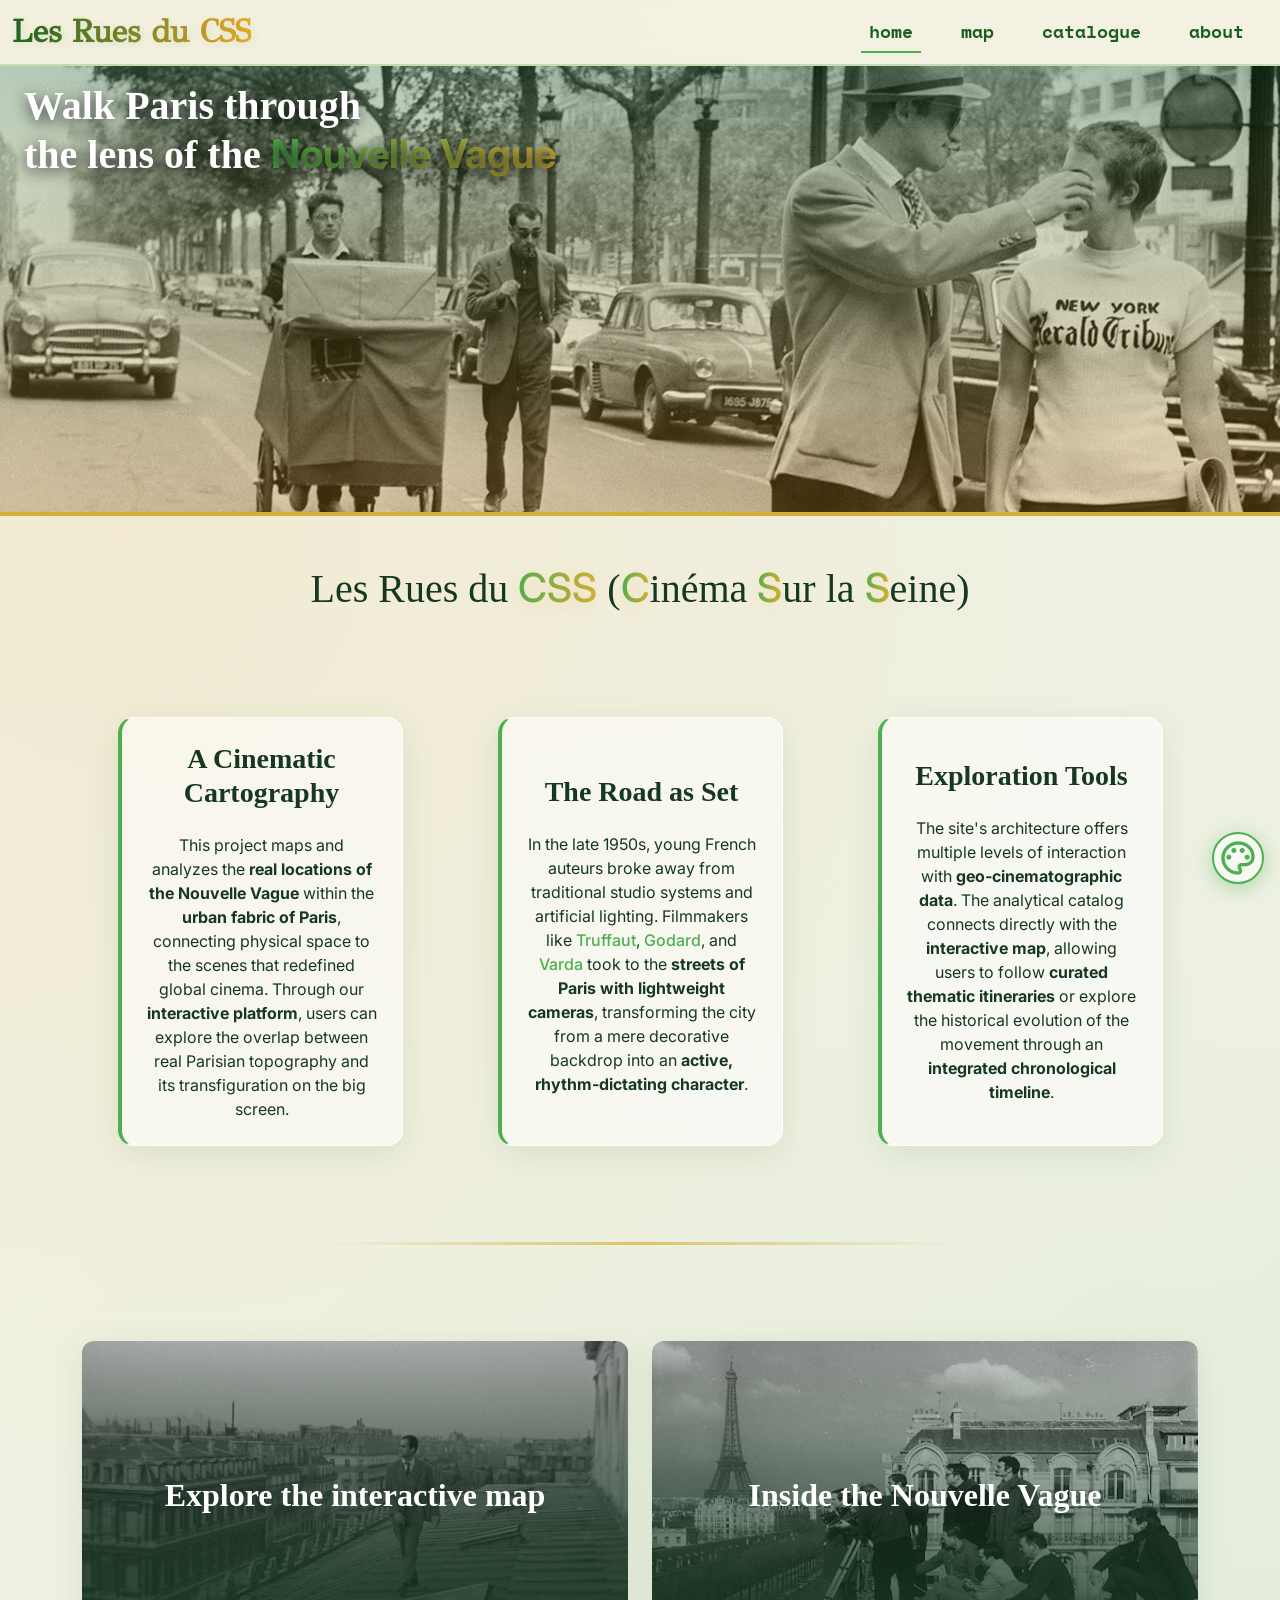
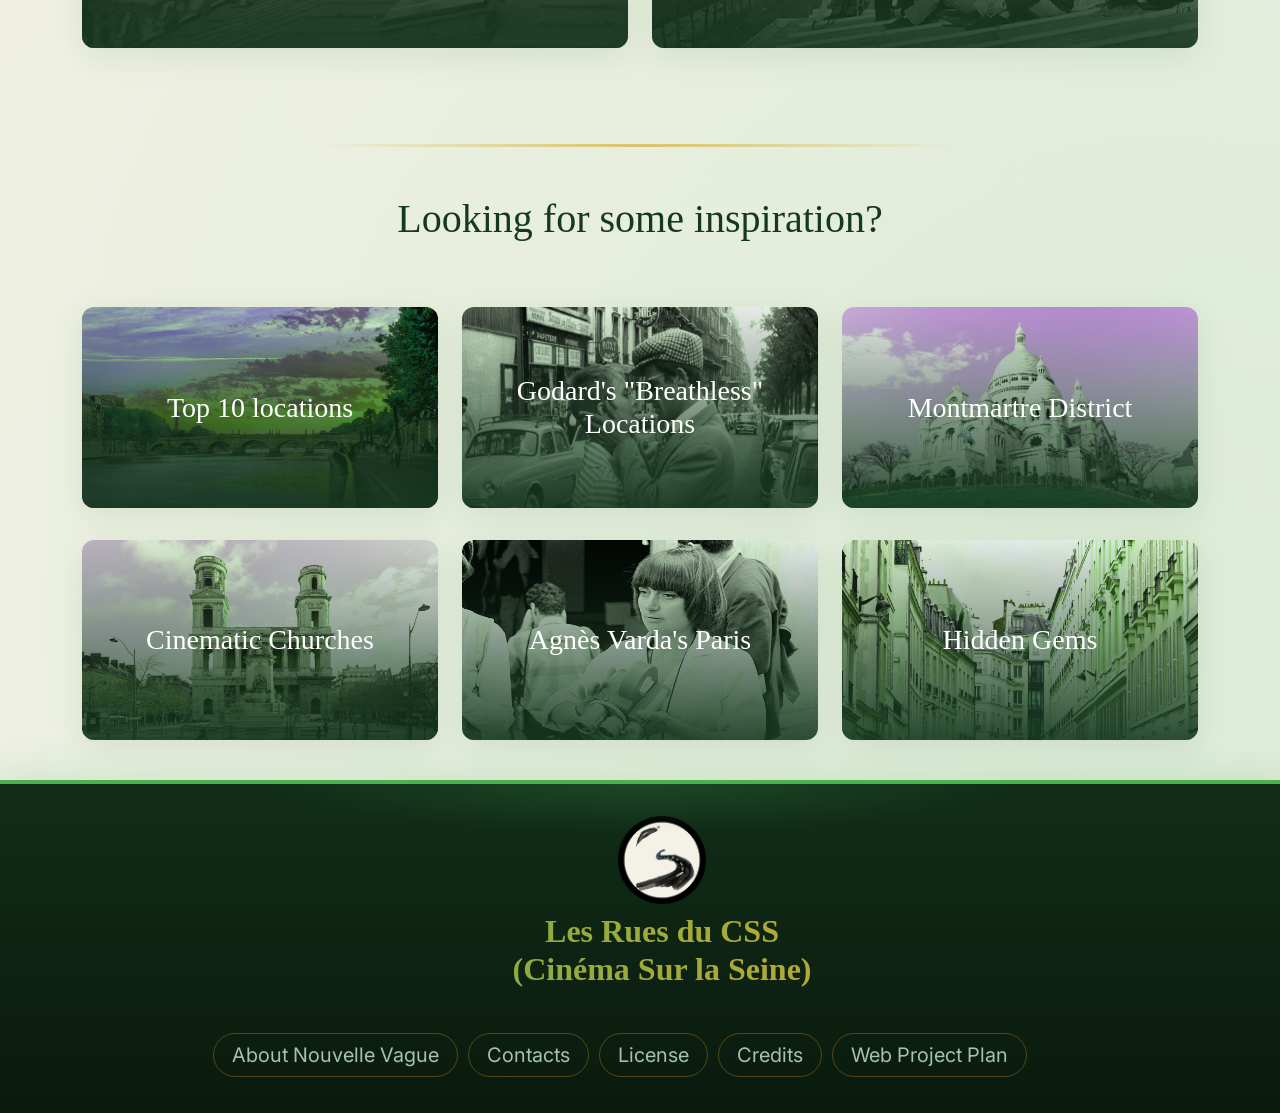
==== index.html @ c77546c2 "added favicon and new logo image" ====
<!doctype html>
<html lang="en">
    <head>
        <meta charset="utf-8">
        <meta name="viewport" content="width=device-width, initial-scale=1">
        <title>Index</title>
        <link rel="icon" type="image/x-icon" href="images/S.png">
        <link rel="icon" type="image/x-icon" href="img/S.svg">
        
        <!--Per i google fonts-->
        <link rel="preconnect" href="https://fonts.googleapis.com">
        <link rel="preconnect" href="https://fonts.gstatic.com" crossorigin>
        <link rel="stylesheet" href="https://fonts.googleapis.com/css2?family=Material+Symbols+Outlined">
        <link href="https://fonts.googleapis.com/css2?family=Anton&family=GFS+Didot&family=Inter:ital,opsz,wght@0,14..32,100..900;1,14..32,100..900&family=Montserrat:ital,wght@0,100..900;1,100..900&family=Pinyon+Script&family=Playfair:ital,opsz,wght@0,5..1200,300..900;1,5..1200,300..900&family=Space+Mono:ital,wght@0,400;0,700;1,400;1,700&family=VT323&display=swap" rel="stylesheet">
        <!--Per le bootstrap icons-->
        <link rel="stylesheet" href="https://cdn.jsdelivr.net/npm/bootstrap-icons@1.11.3/font/bootstrap-icons.min.css">

        <!--Link bootstrap-->
        <link href="https://cdn.jsdelivr.net/npm/bootstrap@5.3.8/dist/css/bootstrap.min.css" rel="stylesheet" integrity="sha384-sRIl4kxILFvY47J16cr9ZwB07vP4J8+LH7qKQnuqkuIAvNWLzeN8tE5YBujZqJLB" crossorigin="anonymous">
        
        <!--Script bootstrap-->
        <script src="script/scripts.js" defer></script>
        <script src="https://cdn.jsdelivr.net/npm/bootstrap@5.3.8/dist/js/bootstrap.bundle.min.js" integrity="sha384-FKyoEForCGlyvwx9Hj09JcYn3nv7wiPVlz7YYwJrWVcXK/BmnVDxM+D2scQbITxI" crossorigin="anonymous"></script>
        
       <!--nostro css--> 
        <link id="stylesheet_file" rel="stylesheet"  href="styles/solarpunk_theme.css">

    </head>
    <body data-page="index">

        <div class="theme">
            <div class="closeTheme">
                <div class="blur-background"></div>
                <span class="material-symbols-outlined p-1">palette</span>
            </div>
            <div class="openTheme">
                <div class="blur-background"></div>
                <span class="material-symbols-outlined p-1 d-block btn-tema" data-file="styles/mechanicum_theme.css">settings</span>
                <span class="material-symbols-outlined p-1 d-block btn-tema" data-file="styles/solarpunk_theme.css">clear_day</span>
                <span class="material-symbols-outlined p-1 d-block btn-tema" data-file="styles/nouvelle_vague_theme.css">videocam</span>
                <span class="material-symbols-outlined p-1 d-block btn-tema" data-file="styles/eighties_theme.css">monitor</span>
                <span class="material-symbols-outlined p-1 d-block btn-tema" data-file="styles/futurism_theme.css">flash_on</span>
                <span class="material-symbols-outlined p-1 d-block btn-tema" data-file="styles/rococo_theme.css">spa</span>
                <span class="material-symbols-outlined p-1 d-block btn-chiudi">palette</span>
            </div>
        </div>

        <nav class="navbar navbar-expand-lg">
            <div class="container-fluid">
                <a href="index.html" id="logo-link"><span class="col-auto navbar-text">Les Rues du CSS</span></a>
                <button class="navbar-toggler" type="button" data-bs-toggle="collapse" data-bs-target="#navbarSupportedContent" aria-controls="navbarSupportedContent" aria-expanded="false" aria-label="Toggle navigation">
                    <span class="material-symbols-outlined">menu</span>                
                </button>
                <div class="col-auto collapse navbar-collapse justify-content-end" id="navbarSupportedContent">
                    <ul class="navbar-nav mb-2 mb-lg-0">
                        <li class="nav-item mx-3">
                            <a class="nav-link active">home</a>
                        </li>
                        <li class="nav-item mx-3">
                            <a class="nav-link" aria-current="page" href="map.html">map</a>
                        </li>
                        <li class="nav-item mx-3">
                            <a class="nav-link" href="catalogue.html">catalogue</a>
                        </li>
                        <li class="nav-item mx-3">
                            <a class="nav-link" href="about.html">about</a>
                        </li>
                    </ul>
                </div>
            </div>
        </nav>

        <header class="hero-img container-fluid d-flex flex-column justify-content-start pt-3">

            <div class="row catchphrase text-start d-none d-lg-block">
                <h1 class="fw-bold ps-4">
                    Walk Paris through <br class="pretty-big-catch">the lens of the <span>Nouvelle Vague</span>
                </h1>
            </div>

        </header>

        <!--Presentazione sito sotto hero image-->

        <section class="presentation">
            <div class="container-fluid mt-2 mt-lg-5">
                <div class="row">
                    <h1 class="text-center pb-5">Les Rues du <span>CSS</span> <br class="pretty-title">(<span>C</span>inéma <span>S</span>ur la <span>S</span>eine)</h1>
                </div>

                <div class="container d-lg-none text-center mb-3">
                    <h1>Walk Paris through the <br class="pretty-catch d-none d-md-block"> lens of the <span>Nouvelle Vague</span></h1>
                </div>

                <div class="container my-5 pb-5">
                    <div class="row justify-content-around">
                        <div class="col-9 col-lg-7 col-xl-3 text-center paper-card p-4 d-flex flex-column justify-content-center position-relative">
                            <a href="#paper-card1" class="d-block d-lg-none" data-bs-toggle="collapse" role="button" aria-expanded="false"><i class="bi bi-chevron-down"></i></a>
                            <h3 class="fw-semibold pb-0 pb-lg-2 mb-0">A Cinematic Cartography</h3>
                            <p id="paper-card1" class="collapse d-lg-block mb-0 pt-3">This project maps and analyzes the <strong>real locations of the Nouvelle Vague</strong> within the <strong>urban fabric of Paris</strong>, connecting physical space to the scenes that redefined global cinema. Through our <strong>interactive platform</strong>, users can explore the overlap between real Parisian topography and its transfiguration on the big screen.</p>
                        </div>
                        <div class="col-9 col-lg-7 col-xl-3 mt-3 mt-xl-0 text-center paper-card p-4 d-flex flex-column justify-content-center position-relative">
                            <a href="#paper-card2" class="d-block d-lg-none" data-bs-toggle="collapse" role="button" aria-expanded="false"><i class="bi bi-chevron-down"></i></a>
                            <h3 class="fw-semibold p-2 pb-0 pb-lg-2 mb-0">The Road as Set</h3>
                            <p id="paper-card2" class="collapse d-lg-block mb-0 pt-3">In the late 1950s, young French auteurs broke away from traditional studio systems and artificial lighting. Filmmakers like <a href="#">Truffaut</a>, <a href="#">Godard</a>, and <a href="#">Varda</a> took to the <strong>streets of Paris with lightweight cameras</strong>, transforming the city from a mere decorative backdrop into an <strong>active, rhythm-dictating character</strong>.</p>
                        </div>
                        <div class="col-9 col-lg-7 col-xl-3 mt-3 mt-xl-0 text-center paper-card p-4 d-flex flex-column justify-content-center position-relative">
                            <a href="#paper-card3" class="d-block d-lg-none" data-bs-toggle="collapse" role="button" aria-expanded="false"><i class="bi bi-chevron-down"></i></a>
                            <h3 class="fw-semibold pb-0 pb-lg-2 mb-0">Exploration Tools</h3>
                            <p id="paper-card3" class="collapse d-lg-block mb-0 pt-3">The site's architecture offers multiple levels of interaction with <strong>geo-cinematographic data</strong>. The analytical catalog connects directly with the <strong>interactive map</strong>, allowing users to follow <strong>curated thematic itineraries</strong> or explore the historical evolution of the movement through an <strong>integrated chronological timeline</strong>.</p>
                        </div>
                    </div>
                </div>
            </div>
        </section>

        <hr class="my-5 w-50 ms-auto me-auto">

        <!--Due card centrali-->

        <div class="container pt-5">
            <div class="row align-items-center justify-content-center">
                <div class="col-12 col-lg-6 mb-5">
                    <a href="map.html"><div class="card border-0 text-center ratio ratio-16x9 overflow-hidden zoom-card">
                        <img class="img-fluid" src="img/paris_nousAppartient.webp" alt="Paris Nous Appartient"/>
                        <div class="card-img-overlay d-flex justify-content-center align-items-center bg-dark bg-opacity-25">
                            <h2 class="card-title fw-bold m-0 responsive-title">Explore the interactive map</h2>
                        </div>
                    </div></a>    
                </div>
                <div class="col-12 col-lg-6 mb-5">
                    <a href="about_nouvelle_vague.html"><div class="card border-0 text-center ratio ratio-16x9 overflow-hidden zoom-card">
                        <img class="img-fluid" src="img/nouvelle_vague.jpg" alt="Nouvelle Vague">
                        <div class="card-img-overlay d-flex justify-content-center align-items-center bg-dark bg-opacity-50">
                            <h2 class="card-title fw-bold m-0 responsive-title">Inside the Nouvelle Vague</h2>
                        </div>
                    </div></a>    
                </div>
            </div>
        </div>

        <hr class="my-5 w-50 ms-auto me-auto">
        <!--le card di ispirazione-->
        <section class="mt-5">
            <div class="container text-center my-4">
                <h1>Looking for some inspiration?</h1>
                <div class="row inspo mt-5">
                    <div class="col-6 col-md-4 my-3">
                        <a href="#"><div class="card border-0 text-center ratio ratio-16x9 overflow-hidden zoom-card">
                            <img class="img-fluid explore-card" src="img/top-ten-locations.jpg" alt="Top 10 locations"/>
                            <div class="card-img-overlay d-flex justify-content-center align-items-center bg-dark bg-opacity-25">
                                <h3 class="card-title m-0 responsive-title-sm">Top 10 locations</h3>
                            </div>
                        </div></a> 
                    </div>
                    <div class="col-6 col-md-4 my-3">
                        <a href="#"><div class="card border-0 text-center ratio ratio-16x9 overflow-hidden zoom-card">
                            <img class="img-fluid explore-card" src="img/breathless.jpg" alt="Breathless"/>
                            <div class="card-img-overlay d-flex justify-content-center align-items-center bg-dark bg-opacity-25">
                                <h3 class="card-title m-0 responsive-title-sm">Godard's "Breathless" Locations</h3>
                            </div>
                        </div></a> 
                    </div>
                    <div class="col-6 col-md-4 my-3">
                        <a href="#"><div class="card border-0 text-center ratio ratio-16x9 overflow-hidden zoom-card">
                            <img class="img-fluid explore-card" src="img/montmartre-sacre-coeur.jpg" alt="Montmartre Sacre-Coeur"/>
                            <div class="card-img-overlay d-flex justify-content-center align-items-center bg-dark bg-opacity-25">
                                <h3 class="card-title m-0 responsive-title-sm">Montmartre District</h3>
                            </div>
                        </div></a> 
                    </div>
                    <div class="col-6 col-md-4 my-3">
                        <a href="#"><div class="card border-0 text-center ratio ratio-16x9 overflow-hidden zoom-card">
                            <img class="img-fluid explore-card" src="img/saint_sulpiere.png" alt="Saint-Sulpice"/>
                            <div class="card-img-overlay d-flex justify-content-center align-items-center bg-dark bg-opacity-25">
                                <h3 class="card-title m-0 responsive-title-sm">Cinematic Churches</h3>
                            </div>
                        </div></a> 
                    </div>
                    <div class="col-6 col-md-4 my-3">
                        <a href="#"><div class="card border-0 text-center ratio ratio-16x9 overflow-hidden zoom-card">
                            <img class="img-fluid explore-card" src="img/agnes_varda.jpg" alt="Agnès Varda"/>
                            <div class="card-img-overlay d-flex justify-content-center align-items-center bg-dark bg-opacity-25">
                                <h3 class="card-title m-0 responsive-title-sm">Agnès Varda's Paris</h3>
                            </div>
                        </div></a> 
                    </div>
                    <div class="col-6 col-md-4 my-3">
                        <a href="#"><div class="card border-0 text-center ratio ratio-16x9 overflow-hidden zoom-card">
                            <img class="img-fluid explore-card" src="img/hidden-gems.jpg"   alt="Hidden Gems"/>
                            <div class="card-img-overlay d-flex justify-content-center align-items-center bg-dark bg-opacity-25">
                                <h3 class="card-title m-0 responsive-title-sm">Hidden Gems</h3>
                            </div>
                        </div></a> 
                    </div>
                            
                </div>
            </div>
            
        </section>

        <footer class="container-fluid col-12">
            <div class="row py-5 ps-2 py-sm-3">
                <div class="logo-footer col-xl-4 col-xxl-3 col-12 ps-xl-5 py-3">
                    <div class="logo-img row justify-content-center justify-content-xl-start">
                        <img src="img/S.png" style="max-width: 7rem; max-height: 6rem;" title="Logo" alt="Logo">
                    </div>
                    <div class="row logo-text mt-2 text-center text-xl-start">
                        <h2>Les Rues du CSS <br> (Cinéma Sur la Seine)</h2>
                    </div>
                </div>
                <div class="links-footer col-xl-8 col-xxl-9 col-12 pe-xl-5 py-3 py-xxl-0">
                    <div class="row align-items-center h-100">
                        
                        <ul class="nav justify-content-center justify-content-xl-between">
                            
                            <li class="nav-item"><a class="nav-link" href="about_nouvelle_vague.html">About Nouvelle Vague</a></li>
                            <li class="nav-item"><a class="pipe nav-link">|</a></li>
                            
                            <li class="nav-item"><a class="nav-link" href="#">Contacts</a></li>
                            <li class="nav-item pipe-contacts"><a class="pipe nav-link">|</a></li>
                            
                            <li class="nav-item"><a class="nav-link" href="#">License</a></li>
                            
                            <li class="nav-item d-none d-lg-inline-block pipe-license"><a class="pipe nav-link">|</a></li>
                            
                            <li class="w-100 d-lg-none"></li>

                            <li class="nav-item mt-2 mt-lg-0"><a class="nav-link" href="about_us.html">Credits</a></li>
                            <li class="nav-item mt-2 mt-lg-0"><a class="pipe nav-link">|</a></li>
                            
                            <li class="nav-item mt-2 mt-lg-0"><a class="nav-link" href="#">Web Project Plan</a></li>
                            
                        </ul>                        
                    </div>
                </div>                    
            </div>
        </footer>

    </body>
</html>
---- styles/solarpunk_theme.css ----
/* ==========================================================================
   LES RUES DU CSS - SOLARPUNK THEME (Ultra-Aesthetic Light Mode)
   ========================================================================== */

:root {
    /* PALETTE SOLARPUNK VIBRANTE */
    --bg-color: #f4f1e1;          /* Carta pergamena / Crema caldo */
    --bg-mint: #e8f0e4;           /* Riflesso menta leggerissimo */
    
    --text-color: #163820;        /* Verde pino scuro (migliore del nero) */
    --text-muted: #51705a;        /* Salvia intenso */
    
    --primary: #1b5e20;           /* Verde foresta */
    --primary-bright: #4caf50;    /* Verde foglia vibrante */
    
    --secondary: #f5a623;         /* Sole del mattino */
    --accent-brass: #d4af37;      /* Ottone / Oro Art Nouveau */

    /* EFFETTI VETRO DI SERRA (Glassmorphism 2.0) */
    --glass-bg: rgba(255, 255, 255, 0.55);
    --glass-border: rgba(255, 255, 255, 0.8);
    --glass-edge: rgba(76, 175, 80, 0.3);
    --glass-shadow: 0 8px 32px rgba(27, 94, 32, 0.1);
    
    /* GLOW VIBRANTI */
    --glow-green: 0 4px 20px rgba(76, 175, 80, 0.4);
    --glow-gold: 0 6px 25px rgba(245, 166, 35, 0.4);
}

/* --- TYPOGRAPHY & GLOBAL --- */
h1, h2, h3 {
    font-family: "Playfair Display", serif;
    font-optical-sizing: auto;
    font-style: normal;
    color: var(--text-color);
}

p, a, span { 
    font-family: "Inter", sans-serif;
    color: var(--text-color);
}

.material-symbols-outlined {
    font-variation-settings:
    'FILL' 0,
    'wght' 400,
    'GRAD' 0,
    'opsz' 24
}

body {
    /* Sfondo organico: un mix tra crema solare e riflessi menta */
    background: linear-gradient(135deg, var(--bg-color) 0%, var(--bg-mint) 100%) !important;
    color: var(--text-color);
    
    /* Sfere di luce fluttuanti in CSS puro */
    background-image: 
        radial-gradient(circle at 10% 20%, rgba(245, 166, 35, 0.08) 0%, transparent 40%),
        radial-gradient(circle at 90% 80%, rgba(76, 175, 80, 0.08) 0%, transparent 50%),
        linear-gradient(135deg, var(--bg-color) 0%, var(--bg-mint) 100%) !important;
    background-attachment: fixed;
}

/* Effetto Testo Metallico per gli accenti */
h1 span {
    background: linear-gradient(90deg, var(--primary-bright), var(--accent-brass));
    -webkit-background-clip: text;
    background-clip: text;
    -webkit-text-fill-color: transparent;
    text-shadow: 0px 4px 15px rgba(245, 166, 35, 0.2);
}

hr {
    border: none !important;
    height: 3px !important;
    background: linear-gradient(90deg, transparent, var(--accent-brass), transparent) !important;
    opacity: 0.7 !important;
}

/* --- NAVBAR (Vetro Iper-Luminoso) --- */
.navbar {
    background: rgba(244, 241, 225, 0.7) !important;
    -webkit-backdrop-filter: blur(16px);
    backdrop-filter: blur(16px);
    border-bottom: 2px solid var(--glass-edge);
    box-shadow: var(--glass-shadow);
}

.navbar-text {
    font-family: "GFS Didot", serif;
    font-size: clamp(1.25rem, 2vw + 1rem, 2rem);
    /* Titolo del sito dorato/verde brillante */
    background: linear-gradient(90deg, var(--primary), var(--secondary));
    -webkit-background-clip: text;
    background-clip: text;
    -webkit-text-fill-color: transparent;
    font-weight: bold;
    text-shadow: 2px 2px 10px rgba(76, 175, 80, 0.2);
}

#logo-link{
    text-decoration: none;
}

.navbar-nav .nav-link {
    font-family: "Space Mono", monospace;
    font-weight: bold;
    font-size: clamp(0.75rem, 0.5vw + 0.75rem, 1.5rem);
    color: var(--primary) !important;
    position: relative;
}

/* Animazione organica (sottolineatura che cresce dal centro) */
.navbar-nav .nav-link::after {
    content: '';
    position: absolute;
    width: 0; height: 2px;
    display: block;
    margin-top: 5px;
    right: 0;
    background: var(--secondary);
    -webkit-transition: width 0.4s ease;
    transition: width 0.4s ease;
}
.navbar-nav .nav-link:hover::after, .navbar-nav .nav-link.active::after {
    width: 100%;
    left: 0;
    background: var(--primary-bright);
}

.navbar-toggler {
    color: var(--primary-bright) !important;
    border:  none;
    filter: drop-shadow(0 0 5px rgba(76, 175, 80, 0.5));
}

.navbar-toggler .material-symbols-outlined{
    font-size:clamp(1rem, 5vw, 3rem);
}

/* --- HERO IMAGES (Golden Hour Overlay) --- */
.hero-img, .background-image, .about_bg_image, #about_NV_bg_image {
    background-repeat: no-repeat;
    background-size: cover;
    background-position: center;
    position: relative;
    height: 50vh; /* Altezza di base per desktop */
    min-height: 400px;
    max-height: 550px;
    border-bottom: 4px solid var(--accent-brass);
}

/* Assegnazione dell'immagine di sfondo dall'interno di styles/ */
.hero-img {
    background-image: url('../img/breathless-hero.jpg');
}

/* Filtro "Golden Hour" */
.hero-img::before, .background-image::before {
    content: '';
    position: absolute;
    top: 0; left: 0; width: 100%; height: 100%;
    background: linear-gradient(to bottom, rgba(27, 94, 32, 0.3), rgba(245, 166, 35, 0.25));
    z-index: 0;
}

.catchphrase h1, .catchphrase h1 span, header > .row h1 {
    position: relative;
    z-index: 1;
    text-shadow: 0px 4px 15px rgba(0, 0, 0, 0.7);
    color: #ffffff !important; 
}

/* --- CARDS & PANELS (Serre di Vetro) --- */
.paper-card {
    background: var(--glass-bg);
    -webkit-backdrop-filter: blur(12px);
    backdrop-filter: blur(12px);
    border: 1px solid var(--glass-border);
    border-left: 4px solid var(--primary-bright); /* Bordo strutturale verde */
    border-radius: 16px;
    color: var(--text-color);
    box-shadow: var(--glass-shadow);
    transition: all 0.4s cubic-bezier(0.175, 0.885, 0.32, 1.275); /* Effetto rimbalzo */
}

.paper-card:hover {
    transform: translateY(-8px) scale(1.01);
    box-shadow: 0 15px 35px rgba(76, 175, 80, 0.2);
    border-left: 4px solid var(--secondary);
}

.paper-card a{
    color:#4caf50;
    font-weight: 500;
    text-decoration: none;
}

.paper-card a:hover{
    color:#f5a623;
    text-decoration: underline;
}

.bi-chevron-down {
    color: var(--primary-bright) !important;
    filter: drop-shadow(0 2px 4px rgba(76,175,80,0.4));
    position: absolute !important;
    top: 0.3rem;
    right: 0.75rem; 
    font-size: clamp(1rem, 0.8rem + 1vw, 1.75rem) !important;
    margin: 0;
    -webkit-text-stroke: 1px currentColor;
}

a[aria-expanded="true"] i {
    transform: rotate(180deg);
    display: inline-block;
    transition: transform 0.3s ease;
}

a[aria-expanded="false"] i {
    transition: transform 0.3s ease;
}

/* --- ZOOM CARDS & IMAGES --- */
.zoom-card {
    border-radius: 12px;
    overflow: hidden;
    box-shadow: var(--glass-shadow);
    border: 2px solid transparent;
    transition: all 0.4s ease;
}

.zoom-card .img-fluid {
    transition: transform 1s cubic-bezier(0.25, 0.46, 0.45, 0.94);
}

.zoom-card:hover {
    border-color: var(--accent-brass);
    box-shadow: var(--glow-gold);
}

.zoom-card:hover .img-fluid {
    transform: scale(1.1) rotate(1deg); /* Leggera rotazione dinamica */
}

.card-img-overlay {
    background: linear-gradient(to top, rgba(22, 56, 32, 0.9), rgba(22, 56, 32, 0.1)) !important;
    border-radius: 0;
}

.zoom-card .card-title {
    color: #ffffff !important;
    transition: all 0.3s ease;
}

.zoom-card:hover .card-title {
    color: var(--secondary) !important;
    text-shadow: 0 0 15px var(--secondary);
    transform: translateY(-5px);
}

/* Filtro fotografico Solarpunk per la home */
.explore-card {
    filter: sepia(0.3) hue-rotate(60deg) saturate(1.2) contrast(1.1); 
}

.zoom-card:hover .explore-card {
    filter: sepia(0) hue-rotate(0) saturate(1.3) contrast(1.1);
}

/*TOUR*/

.background-image {
    width:100%;
    height:50vh;
    background: linear-gradient(to bottom, rgba(27, 94, 32, 0.3), rgba(245, 166, 35, 0.25)), url('../img/saint_sulpiere.png');    background-repeat: no-repeat;
    background-position: bottom center;
    background-size:cover;
    background-attachment: fixed;
}

.background-image h2 {
    font-size: clamp(1.5rem, 1.2rem + 1.5vw, 2.25rem);
}

/* --- PILLS, BUTTONS & PROGRESS BAR --- */
button {
    border-radius: 50px !important;
    transition: all 0.3s ease;
}

.pill {
    color: #ffffff;
    border-radius: 50px;
    display: inline-flex;
    align-items: center;
    background: var(--primary-bright);
    box-shadow: var(--glow-green);
    font-size: clamp(0.8rem, 1.3vw, 1.2rem);
    border: 2px solid transparent;
    transition: all 0.3s cubic-bezier(0.4, 0, 0.2, 1);
}

.pill:hover {
    transform: translateY(-3px);
    background: linear-gradient(135deg, var(--secondary), var(--accent-brass));
    box-shadow: var(--glow-gold);
    color: var(--text-color);
}

.pill span { color: inherit; font-weight: 600; }

.progress {
    width: 95%;
}

.progress-bar {
    background: linear-gradient(90deg, var(--primary-bright), var(--secondary)) !important;
    box-shadow: 0 0 15px var(--primary-bright);
}

#tourDropdownMenuButton {
    border-radius: 8px !important;
    background-color: transparent;
    border: 2px solid var(--secondary);
    color: var(--secondary);
}

#tourDropdownMenuButton:hover {
    background-color: var(--accent-brass);
    color: #EDEAE2;
}

/*TOUR MAP*/

.tour-container #map {
    margin: 0 0 0.5rem 0;
}

.tour-container h3 {
   color: #1b5e20;
}

#backToFirstContainer {
    margin: 1rem 0; 
}

#backToFirst {
    color: #ffffff !important;
    background: linear-gradient(135deg, var(--primary), var(--primary-bright)) !important;
    border: none !important;
    box-shadow: var(--glow-green);
}

#backToFirst:hover {
    transform: scale(1.1);
    background: linear-gradient(135deg, var(--secondary), var(--accent-brass)) !important;
    box-shadow: var(--glow-gold);
}

#backToFirst span{
    color: inherit;
}

/* --- FOOTER: LA RADICE PROFONDA --- */
/* Invece del nero, usiamo un verde foresta scurissimo con testi in oro e menta */
footer {
    background: linear-gradient(to bottom, #112d18, #0a1a0e) !important;
    border-top: 4px solid var(--primary-bright);
    box-shadow: 0 -10px 30px rgba(76, 175, 80, 0.15);
    position: relative;
    overflow: hidden;
}

/* Sfumatura luminosa interna al footer */
footer::before {
    content: '';
    position: absolute;
    top: -50px; left: 50%; transform: translateX(-50%);
    width: 60%; height: 100px;
    background: radial-gradient(ellipse, rgba(76, 175, 80, 0.2) 0%, transparent 70%);
    pointer-events: none;
}

footer a.nav-link, footer p {
    color: #a5c2b0 !important; /* Menta polvere */
}

footer .nav-link{
    font-size: 1.25rem;
}

footer h2 {
    background: linear-gradient(90deg, var(--primary-bright), var(--secondary));
    -webkit-background-clip: text;
    background-clip: text;
    -webkit-text-fill-color: transparent;
    font-weight: 900;
}

footer ul a {
    color: var(--secondary) !important;
    border: 1px solid rgba(245, 166, 35, 0.3) !important;
    background: rgba(255, 255, 255, 0.05);
    border-radius: 30px;
    padding: 6px 18px !important;
    margin: 4px 5px;
    transition: all 0.3s ease;
}

footer ul a:not(.pipe):hover {
    color: #112d18 !important;
    background-color: var(--secondary);
    box-shadow: var(--glow-gold);
    transform: translateY(-2px);
}

.pipe { display: none !important; } /* Niente barre verticali industriali */

/* --- BREADCRUMBS --- */
.breadcrumbs a, .breadcrumbs p {
    font-family: "Space Mono", monospace;
    color: var(--primary);
    font-weight: 600;
}
.breadcrumbs a.disabled {
    text-decoration: none;
}

.breadcrumbs a:not(.disabled) {
    text-decoration: underline;
}

.breadcrumbs a:hover:not(.disabled) {
    color: var(--secondary);    
    text-shadow: 0 0 8px rgba(245, 166, 35, 0.4);
}

/* --- MAP & CATALOGUE SPECIFICS --- */

/* --- MAPPA LEAFLET SOLARPUNK --- */
#map {
    height: 65vh;
    min-height: 450px;
    width: 95%;
    margin: 1.5rem auto;
    border: 2px solid var(--glass-border);
    box-shadow: var(--glass-shadow);
    background-color: var(--bg-color);
    z-index: 1; /* Rimane sotto la navbar */
}

#head-info #title-sect {
    color: var(--primary);
    font-weight: bold;
    margin: 1rem 0;
}

#info-panel {
    border: 1px solid var(--glass-border);
    background: var(--glass-bg);
    -webkit-backdrop-filter: blur(12px);
    backdrop-filter: blur(12px);
    padding: 20px;
    box-shadow: var(--glass-shadow);
}

.leaflet-popup-content-wrapper .card{
    border: none;
}

.leaflet-popup-content {
  display: flex;
  justify-content: center;
}

.leaflet-popup-content .card {
  max-width: 100%; /* Prevents the card from overflowing the popup */
}

#map .card .card-body button{
    background: linear-gradient(135deg, var(--primary), var(--primary-bright));
    color: #ffffff;
    border: none;
    margin-top: 10px;
}

#map .card .card-body button:hover{
    background: linear-gradient(135deg, var(--secondary), var(--accent-brass));
    box-shadow: var(--glow-gold);
}

#map .card .card-body{
    padding:10px 10px;
}

#info-panel #img-div img{
    max-height: 400px;
    margin: auto;
}

#info-panel button{
    background: linear-gradient(135deg, var(--primary), var(--primary-bright));
    color: #ffffff;
    border: none;
    margin-top: 10px;
    padding: 2px 8px !important;
}

#info-panel button:hover{
    background: linear-gradient(135deg, var(--secondary), var(--accent-brass));
    box-shadow: var(--glow-gold);
}

#info-panel #button-row {
    display: flex;
    justify-content: center; /* Centers the button horizontally */
}

#info-panel #btn-film {
    width: fit-content; /* Makes the button only as wide as its text */
    padding: 0.2rem 4rem !important;
}

#map .leaflet-popup-content .card{
    padding: 0px !important;
}

.leaflet-popup-content .card img {
    width: 100%;
    aspect-ratio: 16/9;
    object-fit: cover;
    object-position: center;
}

.card_link { 
    color: var(--primary-bright); 
    font-weight: bold; 
    text-decoration: none; 
    text-decoration-color: transparent; 
    transition: 0.3s;
}

.card_link:not(span):hover{ 
    color: var(--secondary); 
    text-decoration-color: var(--secondary); 
}

.card_arrow {
    color: #a87c43 !important;
    display: inline-block;
    width: 0;
    opacity: 0;
    overflow: hidden;
    white-space: nowrap;
    transition: width 1s linear, opacity 0.5s linear, margin-left 1s linear;
    color: var(--accent-brass);
}

.card_link:hover .card_arrow {
    width: auto; 
    opacity: 1;
    margin-left: 0.10rem;
}

.row_catalogue .card img {
    width: 100%;
    aspect-ratio: 4/3;
    object-fit: cover;
    object-position: center;
}

.pagination button { 
    padding: 8px 12px;
    text-decoration: none;
    border: 1px solid var(--primary-bright, #4caf50);
    color: var(--primary, #2e7d32);  
    background-color: transparent;
    margin: 0 4px;
    border-radius: 5px;
    display: inline-flex;
    align-items: center;
    justify-content: center;
}

.pagination .page-num:hover, .pagination .page-num.active { 
    background-color: var(--primary-bright, #4caf50);
    color: #ffffff !important;
    transition: 0.3s ease;
}

.pagination .arrow:hover {
    background: var(--accent-brass, #ffd54f);
    color: #1a1a1a !important;
}

.pagination button:disabled {
    opacity: 0.4;
    cursor: not-allowed;
    pointer-events: none;
}

.pagination .page-ellipsis {
    padding: 8px 6px;
    color: var(--primary, #2e7d32);
    display: inline-flex;
    align-items: center;
    justify-content: center;
    -webkit-user-select: none;
    user-select: none;
}

#desktop_filter_toggle { 
    background-color: #d4af37; 
    color: var(--primary); 
    border: 2px solid var(--primary-bright);
    box-shadow: var(--glow-green);
}
#desktop_filter_toggle:hover { 
    background-color: var(--primary-bright); 
    color: #ffffff; 
}

/* =========================================
   STRUTTURA FILTRI CATALOGO (Necessaria per JS)
   ========================================= */

/* Comportamento della sidebar SOLO su Desktop */
@media (min-width: 768px) {
    .filter-sidebar {
        /* Larghezza desiderata del menu a comparsa */
        width: 25%;
        /* Transizione fluida su larghezza per l'effetto push */
        transition: width 0.3s ease-in-out;
        overflow-x: hidden;
        flex-shrink: 0;
    }

    /* Stato chiuso di default gestito da JS */
    .filter-sidebar.collapsed-desktop {
        width: 0;
    }

    .filter-content-wrapper {
        width: 100%;
        padding: 1rem;
    }

    /* Animazione rotazione icona freccia */
    .btn-desktop-toggle #arrow_forward_ios {
        transition: transform 0.3s ease;
    }

    /* Classe aggiunta da JS per ruotare la freccia */
    .btn-desktop-toggle.is-open #arrow_forward_ios {
        transform: rotate(180deg);
    }
}

/* Comportamento Mobile */
@media (max-width: 767.98px) {
    /* Il padding corretto per l'Offcanvas nativo di Bootstrap */
    .filter-content-wrapper {
        width: 100%;
        padding: 0;
    }
}

.filter-group {
    margin-bottom: 1.5rem;
}

.filter-group label {
    font-weight: 500;
    margin-bottom: 0.5rem;
}

.btn-mobile-toggle {
    background-color: var(--glass-edge);
    border: 2px solid #A87C43;
    border-radius: 50px;
    padding: 0.75rem;
    font-family: "GFS Didot", Times, serif;
}

#catalogue_page_title {
    border-bottom: 2px solid var(--glass-edge);
}

.custom-panel, .sub-panel-filter, .sub-panel-explore {
    background: rgba(255, 255, 255, 0.1);
    -webkit-backdrop-filter: blur(16px);
    backdrop-filter: blur(16px);
    box-shadow: 0 10px 40px rgba(27, 94, 32, 0.15);
    border-radius: 20px;
}

/* --- SCROLLBAR ECOLOGICA BIO-LUMINESCENTE --- */
::-webkit-scrollbar { width: 12px; }
::-webkit-scrollbar-track { background: var(--bg-color); }
::-webkit-scrollbar-thumb {
    background: var(--primary-bright);
    border-radius: 12px;
    border: 3px solid var(--bg-color);
}
::-webkit-scrollbar-thumb:hover { 
    background: var(--secondary); 
}


/* ==========================================================================
   MEDIA QUERIES
   ========================================================================== */
@media (max-width: 520px) {
    .hero-img { height: 30vh !important; background-position: 20% center !important; }
}
@media (min-width:521px) and (max-width: 768px) {
    .hero-img { background-position: 50% center !important; }
    header#prova { height: 30vh; background-position: left bottom !important; }
}
@media (max-width: 992px) {
    .hero-img { height: 40vh; background-position: 35% center; }
    .pipe-license { display: none !important; }
    header#prova { height: 40vh; background-position: left bottom !important; }
    .catchphrase { font-size: 2.7rem !important; }
}
@media (min-width:769px) and (max-width: 942px) {
    .hero-img { background-position: 70% center !important; }
}
@media (min-width: 1000px) and (max-width: 1200px) {
    header#prova { background-position: 60% center; }
}
@media (min-width: 767px) and (max-width: 928px) {
    .pretty-catch { display: block !important; }
}
@media (min-width: 1408px) {
    .pretty-big-catch { display: none !important; }
}
@media (min-width: 796px) {
    .pretty-title { display: none; }
}
@media (max-width: 795px) {
    .pretty-title { display: block; }
}
@media (max-width:440px) {
    .pipe-contacts { opacity: 0 !important; }
}
@media (min-width: 1199px) and (max-width: 1282px) {
    .logo-footer, .links-footer { flex: 0 0 auto !important; width: 100% !important; }
    .links-footer { padding-top: 1rem !important; padding-bottom: 1rem !important; }
    .links-footer .row ul, .logo-footer .logo-img.justify-content-center { justify-content: center !important; }
    .logo-footer .logo-text.text-center { text-align: center !important; }
}
@media (max-width: 577px) {
    .catchphrase { font-size: 2rem !important; }
    header > .row { height: 60% !important; }        
}


/*ABOUT*/

/* 1. The container stays exactly the same size */
.about_card {
  overflow: hidden; /* This is the "window" that stays still */
  display: block;   /* Ensures the anchor tag respects dimensions */
  position: relative;
}

.about_card:hover h2{
    color: var(--secondary);
}

.about_card:hover {
    border: 3px solid var(--primary-bright);
}

/* 2. The image transition */
.about_card img {
  transition: transform 0.5s ease;
  width: 100%;
  height: 100%;
}

/* 3. TARGET ONLY THE IMAGE ON HOVER */
/* Correct: The card is hovered, but ONLY the image scales */
.about_card:hover img {
  transform: scale(1.1);
}

/* Ensure the overlay doesn't zoom with the image */
.about_card:hover .card-img-overlay {
  transform: none; 
}

#meet-team {
    font-size: clamp(2rem, 4vw + 1.25rem, 3.5rem);
    font-weight: 500;
    line-height: 1.2;
}

.card.id_team{
    border:none;
}

.id_team{
    box-shadow: var(--glow-gold);
}

.id_team .card-body{
    border-radius: 6px;
    border-top-left-radius: 0px;
    border-top-right-radius: 0px;
    border: 3px var(--accent-brass) solid;
    border-top: 0px;
    background-color: var(--glass-bg);
}

/*ABOUT NOUVELLE VAGUE*/

@media (min-width: 991px){
    aside.bookmarks {
        position: sticky; 
        top: 20px; /* Regola questa distanza in base alle tue esigenze */
    }
}

aside.bookmarks {
    align-self: flex-start; /* Fondamentale per layout flex */
    height: auto;
}

/* ==========================================================================
   MENU ASIDE - STILE SOLARPUNK (Serra Cartografica)
   ========================================================================== */

aside.bookmarks {
    /* 1. Effetto Vetro (Glassmorphism) ereditato dalle tue card */
    line-height: 1.5;
    padding: 10px;
    background: var(--glass-bg);
    -webkit-backdrop-filter: blur(12px);
    backdrop-filter: blur(12px);
    border: 1px solid var(--glass-border);
    border-radius: 16px;
    padding: 1.5rem 1.5rem 1.5rem 2rem !important;
    
    /* 2. Bordo strutturale bio-tech e Ombreggiatura */
    border-left: 4px solid var(--primary-bright); 
    box-shadow: var(--glass-shadow);
    transition: all 0.4s cubic-bezier(0.175, 0.885, 0.32, 1.275);
}

aside.bookmarks:hover {
    box-shadow: 0 15px 35px rgba(76, 175, 80, 0.15);
    border-left: 4px solid var(--secondary); /* Al passaggio diventa oro mattutino */
}

aside.bookmarks ol {
    list-style: none; /* Togliamo i numeri base */
    counter-reset: solarpunk-counter; /* Creiamo un contatore custom */
    padding-left: 0;
    margin-bottom: 0;
}

aside.bookmarks ol li {
    counter-increment: solarpunk-counter;
    margin-bottom: 0.85rem;
    position: relative;
    padding-left: 2.2rem;
}

/* 5. Stile per i Numeri (stile codice / terminale verde) */
aside.bookmarks ol li::before {
    content: counter(solarpunk-counter, decimal-leading-zero) "."; /* Formato 01, 02 */
    position: absolute;
    left: 0;
    top: 0;
    color: var(--primary-bright);
    font-family: "Space Mono", monospace;
    font-weight: bold;
    font-size: 0.95rem;
    text-shadow: var(--glow-green);
}

/* 6. Stile Link del Menu */
aside.bookmarks a {
    color: var(--text-muted); /* Color salvia */
    text-decoration: none;
    font-family: "Inter", sans-serif;
    font-size: 0.95rem;
    font-weight: 500;
    transition: all 0.3s ease;
    display: inline-block;
}

/* 7. Hover dinamico e luminoso */
aside.bookmarks a:hover {
    color: var(--secondary);
    transform: translateX(6px); /* Scorrimento in avanti fluido */
    text-shadow: var(--glow-gold);
}


/* ==========================================================================
   STILE TESTO PRINCIPALE (GRASSETTI E LINK SOLARPUNK)
   ========================================================================== */

/* Elementi Strong - Radicati a terra */
#about_NV_text_content strong {
    color: var(--primary); /* Verde foresta scuro per non appesantire */
    font-weight: 800;
}

#about_NV_text_content h2 {
    font-size: clamp(1.5rem, 1.2rem + 1.5vw, 2.25rem);    
    font-weight: 400;
}

#about_NV_text_content h2:not(#revolution){
    padding-top: 2.5rem;
}

#about_NV_text_content p{
    font-size: clamp(1rem, 0.9rem + 0.3vw, 1.25rem);
    line-height: 1.6;    
    font-weight: 400;
}

/* Link nel testo - Gialli e sottolineati di default */
#about_NV_text_content a {
    color: var(--secondary);
    text-decoration: underline; 
    text-decoration-color: rgba(245, 166, 35, 0.6); /* Sottolineatura giallo-oro leggermente trasparente */
    text-underline-offset: 4px; /* Stacca la linea dal testo per un look più pulito */
    transition: all 0.3s ease;
}

/* Hover dei Link - Effetto bagliore solare/neon */
#about_NV_text_content a:hover {
    color: #f5a623; /* Diventa leggermente più chiaro/dorato al passaggio */
    text-decoration-color: var(--accent-brass);
    text-decoration-thickness: 2px; /* La linea diventa un po' più spessa */
    
    /* Il bagliore! Usiamo due livelli di text-shadow per creare un vero effetto "Glow" */
    text-shadow: 
        0 0 8px rgba(245, 166, 35, 0.8),
        0 0 15px rgba(245, 166, 35, 0.4);
}

/* ==========================================================================
   FIX FUNZIONALITÀ TOUR.HTML E JS (Logica di visualizzazione)
   ========================================================================== */

/* Nasconde tutti i paragrafi di base */
.paragraph {
    display: none !important;
}

/* Mostra solo il paragrafo attivo con l'animazione */
.active {
    display: block !important;
    animation: fade 1s ease forwards;
}

@keyframes fade {
    from { opacity: 0; }
    to { opacity: 1; }
}

/* Gestione dei bottoni disabilitati (quando arrivi a inizio/fine tour) */
button:disabled {
    pointer-events: auto !important;
    cursor: not-allowed !important;
    opacity: 0.3 !important;
    filter: grayscale(1) !important;
    box-shadow: none !important;
    transform: none !important;
}

/* Fix per i Bottoni Previous/Next */
.tour-container #btn-next, .tour-container #btn-prev, button#btn-next-mobile, button#btn-prev-mobile {
    color: #ffffff !important;
    background: var(--primary-bright) !important;
    border-radius: 6px !important;
    border:0;
}

.tour-container #btn-next:hover, .tour-container #btn-prev:hover, button#btn-next-mobile:hover, button#btn-prev-mobile:hover {
    transform: scale(1.1);
    background: var(--accent-brass) !important;
    box-shadow: var(--glow-gold);
    border-radius: 6px !important;
}

@media (max-width: 992px){
    #backToFirstRow{
        margin: 0 0 0.5rem 0 !important;
    }

    #backToFirstCol{
        width: 97%;
        margin: auto;
        padding-right:0px;
    }
 
    .tour-container #map{
        margin: auto auto 0.5rem auto;
    }
}

.tour-container #nextPrevRow {
   margin-bottom: 3rem; 
}


/* Fix della struttura del Menu dei Temi in basso a destra */
.theme {
    height: auto;
}

.closeTheme, .openTheme {
    position: fixed;
    bottom: 1rem;
    right: 1rem;
    z-index: 1000;
    cursor: pointer;
}

.closeTheme span {
    font-size: 2.5rem;
    border: 2px solid var(--primary-bright);
    border-radius: 100%;
    color: var(--primary-bright);
    background: var(--glass-bg);
    -webkit-backdrop-filter: blur(8px);
    backdrop-filter: blur(8px);
    box-shadow: var(--glow-green);
    display: block;
}

.openTheme {
    display: none;
    border: 2px solid var(--primary-bright);
    border-radius: 50px;
    background: var(--glass-bg);
    -webkit-backdrop-filter: blur(8px);
    backdrop-filter: blur(8px);
    box-shadow: var(--glow-green);
}

.openTheme span {
    color: var(--primary-bright);
    font-size: 2.5rem;
    display: block;
    padding: 5px;
    background: transparent;
    cursor: pointer;
}

.openTheme span:not(.btn-chiudi):hover {
    color: var(--secondary);
}

.blur-background {
    position: absolute;
    top: 0;
    left: 0;
    width: 100%;
    height: 100%;
    -webkit-backdrop-filter: blur(4px);
    backdrop-filter: blur(4px);
    z-index: -1;
    border-radius: 50px;
}
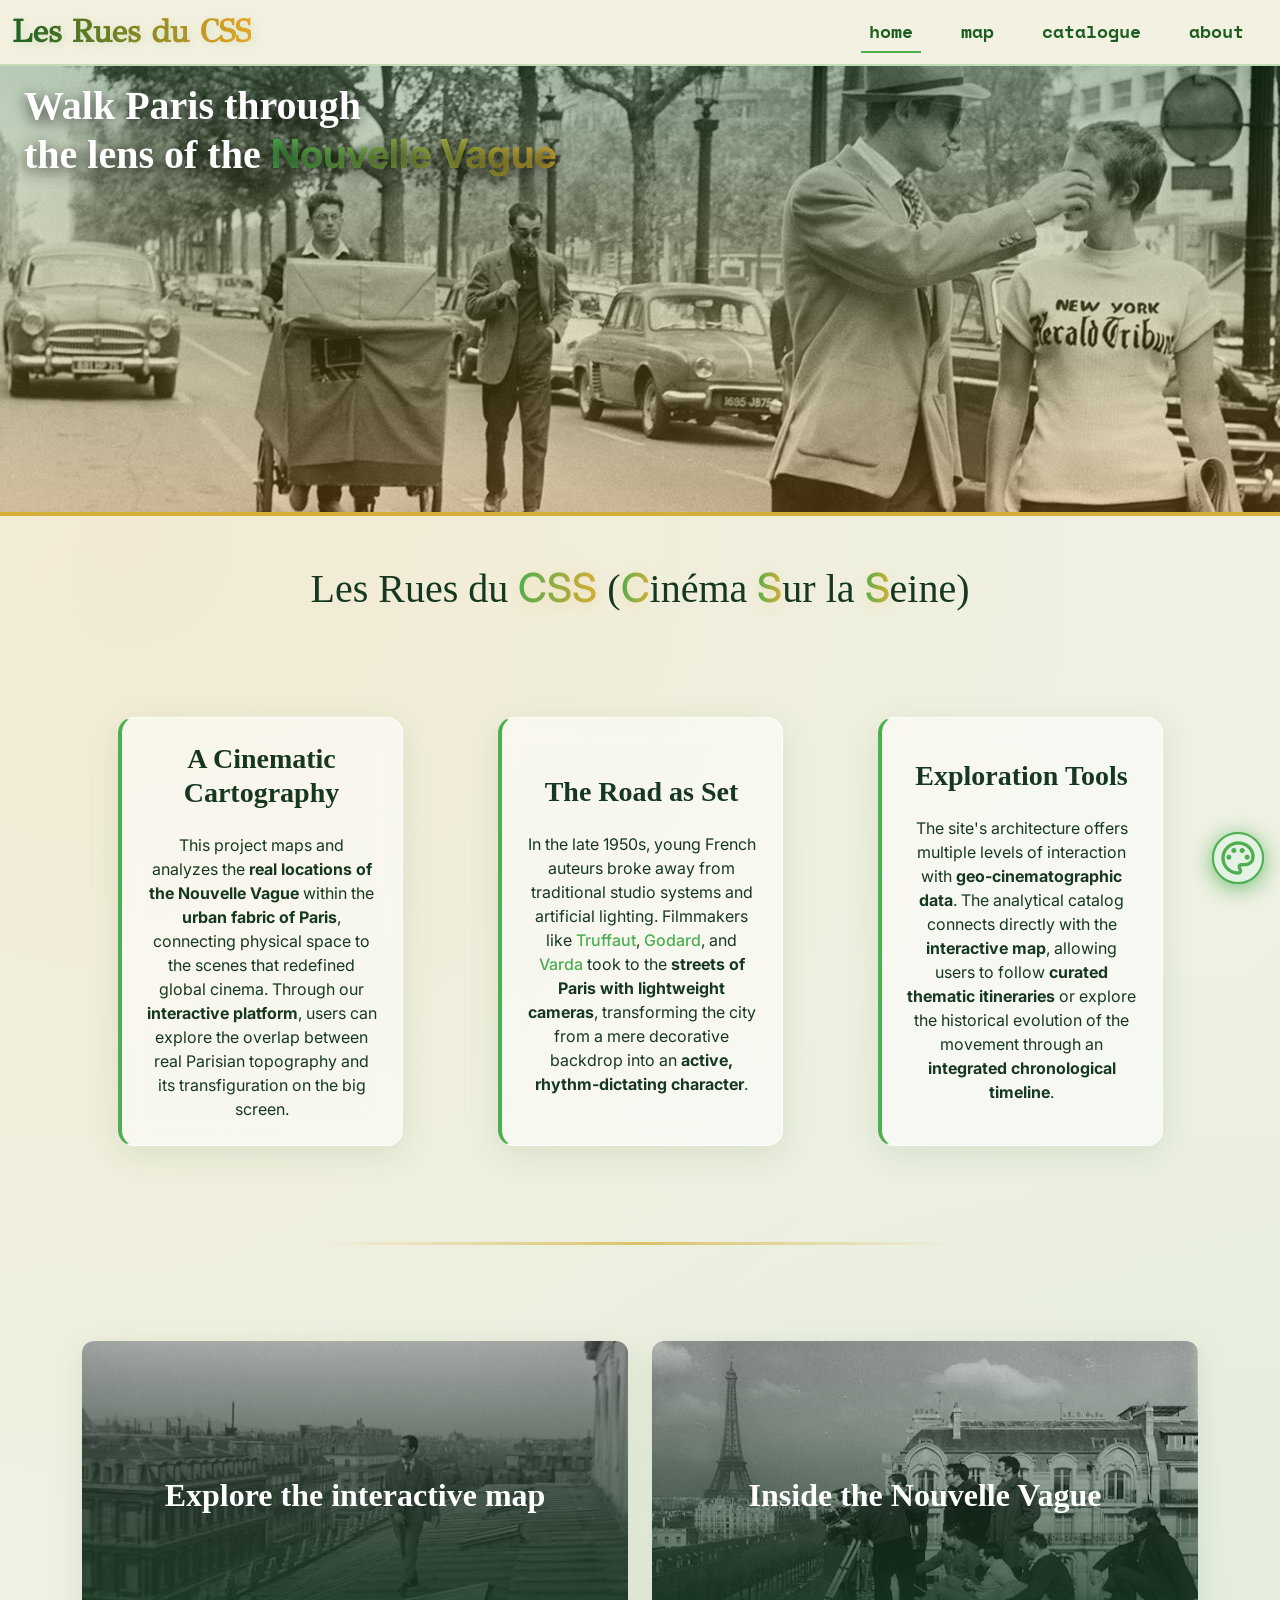
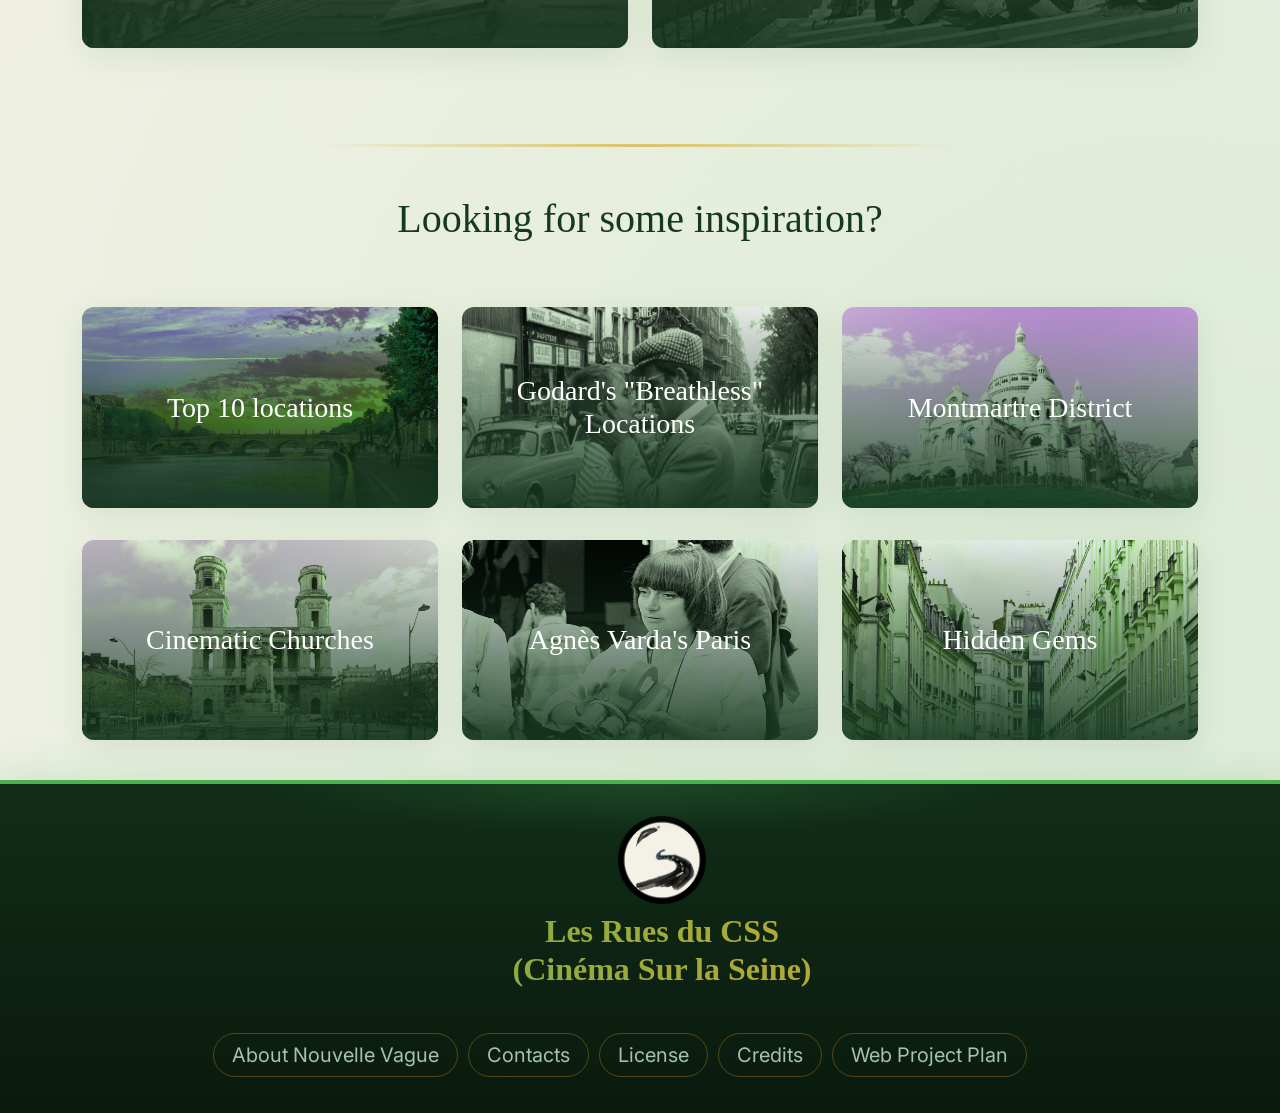
==== commit 221c1fc6: "fixed about nv images, added tooltips to palette, added role definition to about our team" ====
--- a/index.html
+++ b/index.html
@@ -31,17 +31,32 @@
         <div class="theme">
             <div class="closeTheme">
                 <div class="blur-background"></div>
-                <span class="material-symbols-outlined p-1">palette</span>
+                <span class="material-symbols-outlined p-1" title="Open themes palette">palette</span>
             </div>
             <div class="openTheme">
                 <div class="blur-background"></div>
-                <span class="material-symbols-outlined p-1 d-block btn-tema" data-file="styles/mechanicum_theme.css">settings</span>
-                <span class="material-symbols-outlined p-1 d-block btn-tema" data-file="styles/solarpunk_theme.css">clear_day</span>
-                <span class="material-symbols-outlined p-1 d-block btn-tema" data-file="styles/nouvelle_vague_theme.css">videocam</span>
-                <span class="material-symbols-outlined p-1 d-block btn-tema" data-file="styles/eighties_theme.css">monitor</span>
-                <span class="material-symbols-outlined p-1 d-block btn-tema" data-file="styles/futurism_theme.css">flash_on</span>
-                <span class="material-symbols-outlined p-1 d-block btn-tema" data-file="styles/rococo_theme.css">spa</span>
-                <span class="material-symbols-outlined p-1 d-block btn-chiudi">palette</span>
+                <span class="material-symbols-outlined p-1 d-block btn-tema" data-file="styles/mechanicum_theme.css" title="Mechanicum">settings</span>
+                <span class="material-symbols-outlined p-1 d-block btn-tema" data-file="styles/solarpunk_theme.css" title="Solarpunk">clear_day</span>
+                <span class="material-symbols-outlined p-1 d-block btn-tema" data-file="styles/nouvelle_vague_theme.css" title="Nouvelle Vague">videocam</span>
+                <span class="material-symbols-outlined p-1 d-block btn-tema" data-file="styles/eighties_theme.css" title="80s">monitor</span>
+                <span class="material-symbols-outlined p-1 d-block btn-tema" data-file="styles/futurism_theme.css" title="Futurism">flash_on</span>
+                <span class="material-symbols-outlined p-1 d-block btn-tema" data-file="styles/rococo_theme.css" title="Rococò">spa</span>
+                <span class="material-symbols-outlined p-1 d-block btn-chiudi" title="Close themes palette">palette</span>
+            </div>
+        </div><div class="theme">
+            <div class="closeTheme">
+                <div class="blur-background"></div>
+                <span class="material-symbols-outlined p-1" title="Open themes palette">palette</span>
+            </div>
+            <div class="openTheme">
+                <div class="blur-background"></div>
+                <span class="material-symbols-outlined p-1 d-block btn-tema" data-file="styles/mechanicum_theme.css" title="Mechanicum">settings</span>
+                <span class="material-symbols-outlined p-1 d-block btn-tema" data-file="styles/solarpunk_theme.css" title="Solarpunk">clear_day</span>
+                <span class="material-symbols-outlined p-1 d-block btn-tema" data-file="styles/nouvelle_vague_theme.css" title="Nouvelle Vague">videocam</span>
+                <span class="material-symbols-outlined p-1 d-block btn-tema" data-file="styles/eighties_theme.css" title="80s">monitor</span>
+                <span class="material-symbols-outlined p-1 d-block btn-tema" data-file="styles/futurism_theme.css" title="Futurism">flash_on</span>
+                <span class="material-symbols-outlined p-1 d-block btn-tema" data-file="styles/rococo_theme.css" title="Rococò">spa</span>
+                <span class="material-symbols-outlined p-1 d-block btn-chiudi" title="Close themes palette">palette</span>
             </div>
         </div>
 
@@ -146,7 +161,7 @@
                 <h1>Looking for some inspiration?</h1>
                 <div class="row inspo mt-5">
                     <div class="col-6 col-md-4 my-3">
-                        <a href="#"><div class="card border-0 text-center ratio ratio-16x9 overflow-hidden zoom-card">
+                        <a href="tour.html?keyword=Top 10 locations"><div class="card border-0 text-center ratio ratio-16x9 overflow-hidden zoom-card">
                             <img class="img-fluid explore-card" src="img/top-ten-locations.jpg" alt="Top 10 locations"/>
                             <div class="card-img-overlay d-flex justify-content-center align-items-center bg-dark bg-opacity-25">
                                 <h3 class="card-title m-0 responsive-title-sm">Top 10 locations</h3>
@@ -154,7 +169,7 @@
                         </div></a> 
                     </div>
                     <div class="col-6 col-md-4 my-3">
-                        <a href="#"><div class="card border-0 text-center ratio ratio-16x9 overflow-hidden zoom-card">
+                        <a href="tour.html?keyword=Jean-Luc Godard"><div class="card border-0 text-center ratio ratio-16x9 overflow-hidden zoom-card">
                             <img class="img-fluid explore-card" src="img/breathless.jpg" alt="Breathless"/>
                             <div class="card-img-overlay d-flex justify-content-center align-items-center bg-dark bg-opacity-25">
                                 <h3 class="card-title m-0 responsive-title-sm">Godard's "Breathless" Locations</h3>
@@ -162,7 +177,7 @@
                         </div></a> 
                     </div>
                     <div class="col-6 col-md-4 my-3">
-                        <a href="#"><div class="card border-0 text-center ratio ratio-16x9 overflow-hidden zoom-card">
+                        <a href="tour.html?keyword=Montmartre District"><div class="card border-0 text-center ratio ratio-16x9 overflow-hidden zoom-card">
                             <img class="img-fluid explore-card" src="img/montmartre-sacre-coeur.jpg" alt="Montmartre Sacre-Coeur"/>
                             <div class="card-img-overlay d-flex justify-content-center align-items-center bg-dark bg-opacity-25">
                                 <h3 class="card-title m-0 responsive-title-sm">Montmartre District</h3>
@@ -170,7 +185,7 @@
                         </div></a> 
                     </div>
                     <div class="col-6 col-md-4 my-3">
-                        <a href="#"><div class="card border-0 text-center ratio ratio-16x9 overflow-hidden zoom-card">
+                        <a href="tour.html?keyword=Cinematic Churches"><div class="card border-0 text-center ratio ratio-16x9 overflow-hidden zoom-card">
                             <img class="img-fluid explore-card" src="img/saint_sulpiere.png" alt="Saint-Sulpice"/>
                             <div class="card-img-overlay d-flex justify-content-center align-items-center bg-dark bg-opacity-25">
                                 <h3 class="card-title m-0 responsive-title-sm">Cinematic Churches</h3>
@@ -178,7 +193,7 @@
                         </div></a> 
                     </div>
                     <div class="col-6 col-md-4 my-3">
-                        <a href="#"><div class="card border-0 text-center ratio ratio-16x9 overflow-hidden zoom-card">
+                        <a href="tour.html?keyword=Agnès Varda"><div class="card border-0 text-center ratio ratio-16x9 overflow-hidden zoom-card">
                             <img class="img-fluid explore-card" src="img/agnes_varda.jpg" alt="Agnès Varda"/>
                             <div class="card-img-overlay d-flex justify-content-center align-items-center bg-dark bg-opacity-25">
                                 <h3 class="card-title m-0 responsive-title-sm">Agnès Varda's Paris</h3>
@@ -186,7 +201,7 @@
                         </div></a> 
                     </div>
                     <div class="col-6 col-md-4 my-3">
-                        <a href="#"><div class="card border-0 text-center ratio ratio-16x9 overflow-hidden zoom-card">
+                        <a href="tour.html?keyword=Hidden Gems"><div class="card border-0 text-center ratio ratio-16x9 overflow-hidden zoom-card">
                             <img class="img-fluid explore-card" src="img/hidden-gems.jpg"   alt="Hidden Gems"/>
                             <div class="card-img-overlay d-flex justify-content-center align-items-center bg-dark bg-opacity-25">
                                 <h3 class="card-title m-0 responsive-title-sm">Hidden Gems</h3>
@@ -226,10 +241,10 @@
                             
                             <li class="w-100 d-lg-none"></li>
 
-                            <li class="nav-item mt-2 mt-lg-0"><a class="nav-link" href="about_us.html">Credits</a></li>
+                            <li class="nav-item mt-2 mt-lg-0"><a class="nav-link" href="about_our_team.html">Credits</a></li>
                             <li class="nav-item mt-2 mt-lg-0"><a class="pipe nav-link">|</a></li>
                             
-                            <li class="nav-item mt-2 mt-lg-0"><a class="nav-link" href="#">Web Project Plan</a></li>
+                            <li class="nav-item mt-2 mt-lg-0"><a class="nav-link" href="documentation.html">Web Project Plan</a></li>
                             
                         </ul>                        
                     </div>
--- a/styles/solarpunk_theme.css
+++ b/styles/solarpunk_theme.css
@@ -907,28 +907,50 @@
    ========================================================================== */
 
 /* Elementi Strong - Radicati a terra */
-#about_NV_text_content strong {
+#about_NV_text_content strong,
+#documentation_text_content strong {
     color: var(--primary); /* Verde foresta scuro per non appesantire */
     font-weight: 800;
 }
 
-#about_NV_text_content h2 {
+#about_NV_text_content h2,
+#documentation_text_content h2 {
     font-size: clamp(1.5rem, 1.2rem + 1.5vw, 2.25rem);    
     font-weight: 400;
-}
-
-#about_NV_text_content h2:not(#revolution){
+    color: var(--primary);
+}
+
+#documentation_text_content h3 {
+    font-size: clamp(1.2rem, 1rem + 0.8vw, 1.6rem);
+    font-weight: 600;
+    color: var(--text-color);
+    margin-top: 1.5rem;
+    margin-bottom: 0.75rem;
+}
+
+#documentation_text_content h4 {
+    font-size: 1.15rem;
+    font-weight: 600;
+    color: var(--primary-bright);
+    margin-top: 1.2rem;
+}
+
+#about_NV_text_content h2:not(#revolution),
+#documentation_text_content h2:not(:first-of-type) {
     padding-top: 2.5rem;
 }
 
-#about_NV_text_content p{
+#about_NV_text_content p,
+#documentation_text_content p,
+#documentation_text_content li {
     font-size: clamp(1rem, 0.9rem + 0.3vw, 1.25rem);
     line-height: 1.6;    
     font-weight: 400;
 }
 
 /* Link nel testo - Gialli e sottolineati di default */
-#about_NV_text_content a {
+#about_NV_text_content a,
+#documentation_text_content a {
     color: var(--secondary);
     text-decoration: underline; 
     text-decoration-color: rgba(245, 166, 35, 0.6); /* Sottolineatura giallo-oro leggermente trasparente */
@@ -937,7 +959,8 @@
 }
 
 /* Hover dei Link - Effetto bagliore solare/neon */
-#about_NV_text_content a:hover {
+#about_NV_text_content a:hover,
+#documentation_text_content a:hover {
     color: #f5a623; /* Diventa leggermente più chiaro/dorato al passaggio */
     text-decoration-color: var(--accent-brass);
     text-decoration-thickness: 2px; /* La linea diventa un po' più spessa */
@@ -946,6 +969,179 @@
     text-shadow: 
         0 0 8px rgba(245, 166, 35, 0.8),
         0 0 15px rgba(245, 166, 35, 0.4);
+}
+
+/* Code blocks & pre in Solarpunk */
+#documentation_text_content pre {
+    background: var(--glass-bg);
+    border: 1px solid var(--glass-border);
+    border-left: 4px solid var(--primary-bright);
+    border-radius: 12px;
+    padding: 1.2rem;
+    box-shadow: var(--glass-shadow);
+    backdrop-filter: blur(8px);
+    overflow-x: auto;
+    font-family: "Space Mono", monospace;
+    font-size: 0.9rem;
+    color: var(--text-color);
+}
+
+#documentation_text_content code {
+    font-family: "Space Mono", monospace;
+    color: var(--primary);
+    background: rgba(76, 175, 80, 0.12);
+    padding: 0.15rem 0.45rem;
+    border-radius: 6px;
+    font-size: 0.9em;
+}
+
+#documentation_text_content pre code {
+    background: transparent;
+    padding: 0;
+    color: inherit;
+    font-size: inherit;
+}
+
+/* Blockquote in Solarpunk */
+#documentation_text_content blockquote {
+    background: var(--glass-bg);
+    border-left: 4px solid var(--secondary);
+    border-radius: 0 12px 12px 0;
+    padding: 1rem 1.5rem;
+    margin: 1.5rem 0;
+    box-shadow: var(--glass-shadow);
+    backdrop-filter: blur(8px);
+}
+
+/* Tables in Solarpunk */
+#documentation_text_content .table {
+    background: var(--glass-bg);
+    border: 1px solid var(--glass-border);
+    border-radius: 12px;
+    overflow: hidden;
+    color: var(--text-color);
+    box-shadow: var(--glass-shadow);
+}
+
+#documentation_text_content .table thead th {
+    background: rgba(76, 175, 80, 0.2);
+    color: var(--primary);
+    font-family: "Space Mono", monospace;
+    font-weight: 700;
+    border-bottom: 2px solid var(--primary-bright);
+}
+
+#documentation_text_content .table td,
+#documentation_text_content .table th {
+    padding: 0.75rem 1rem;
+    border-color: rgba(76, 175, 80, 0.15);
+}
+
+/* Documentation metadata & highlight card */
+.doc-academic-card,
+.doc-challenge-card {
+    background: var(--glass-bg);
+    border: 1px solid var(--glass-border);
+    border-left: 5px solid var(--primary-bright);
+    border-radius: 16px;
+    box-shadow: var(--glass-shadow);
+    backdrop-filter: blur(12px);
+    color: var(--text-color);
+}
+
+.doc-challenge-card h4 {
+    color: var(--primary) !important;
+    font-family: "Playfair Display", serif;
+    font-size: 1.15rem;
+    font-weight: 700;
+    margin-bottom: 0.5rem;
+}
+
+.doc-challenge-card p {
+    color: var(--text-color) !important;
+    font-size: 0.95rem;
+    line-height: 1.5;
+}
+
+.doc-badge {
+    background: rgba(76, 175, 80, 0.15);
+    color: var(--primary);
+    border: 1px solid rgba(76, 175, 80, 0.3);
+    border-radius: 8px;
+    font-family: "Space Mono", monospace;
+    font-weight: normal;
+}
+
+.doc-btn-outline {
+    background: transparent;
+    color: var(--primary);
+    border: 2px solid var(--primary);
+    border-radius: 8px;
+    font-weight: 600;
+    transition: all 0.3s ease;
+}
+
+.doc-btn-outline:hover {
+    background: var(--primary);
+    color: #ffffff;
+}
+
+.doc-btn-primary {
+    background: var(--primary);
+    color: #ffffff;
+    border: 2px solid var(--primary);
+    border-radius: 8px;
+    font-weight: 600;
+    transition: all 0.3s ease;
+}
+
+.doc-btn-primary:hover {
+    background: var(--primary-bright);
+    border-color: var(--primary-bright);
+    color: #ffffff;
+}
+
+/* --- IMMAGINI STILE WIKIPEDIA --- */
+
+#about_NV_text_content h2 {
+    clear: both;
+    padding-top: 1rem; 
+}
+
+.wiki-img-right, .wiki-img-left {
+    width: 100%; /* Su schermi piccoli (mobile) l'immagine prende tutto lo spazio per non schiacciare il testo */
+    max-width: 350px; /* Limita la larghezza massima per non farle diventare enormi */
+    margin-bottom: 1.5rem;
+}
+
+/* Le immagini interne si devono adattare al contenitore fluido */
+.wiki-img-right img, .wiki-img-left img {
+    width: 100%;
+    height: auto;
+    display: block;
+}
+
+@media (min-width: 768px) {
+    .wiki-img-right {
+        float: right;
+        margin-left: 1.5rem;
+        width: 35%; 
+        max-width: 300px; /* L'immagine cresce col 35%, ma si ferma a 380px */
+    }
+    
+    .wiki-img-left {
+        float: left;
+        margin-right: 1.5rem;
+        width: 35%; 
+        max-width: 300px; /* L'immagine cresce col 35%, ma si ferma a 380px */
+    }
+}
+
+/* Assicura che la didascalia (figcaption o card-body) non superi l'immagine */
+.wiki-img-right figcaption, .wiki-img-left figcaption,
+.wiki-img-right .card-body, .wiki-img-left .card-body {
+    width: 100%;
+    box-sizing: border-box;
 }
 
 /* ==========================================================================
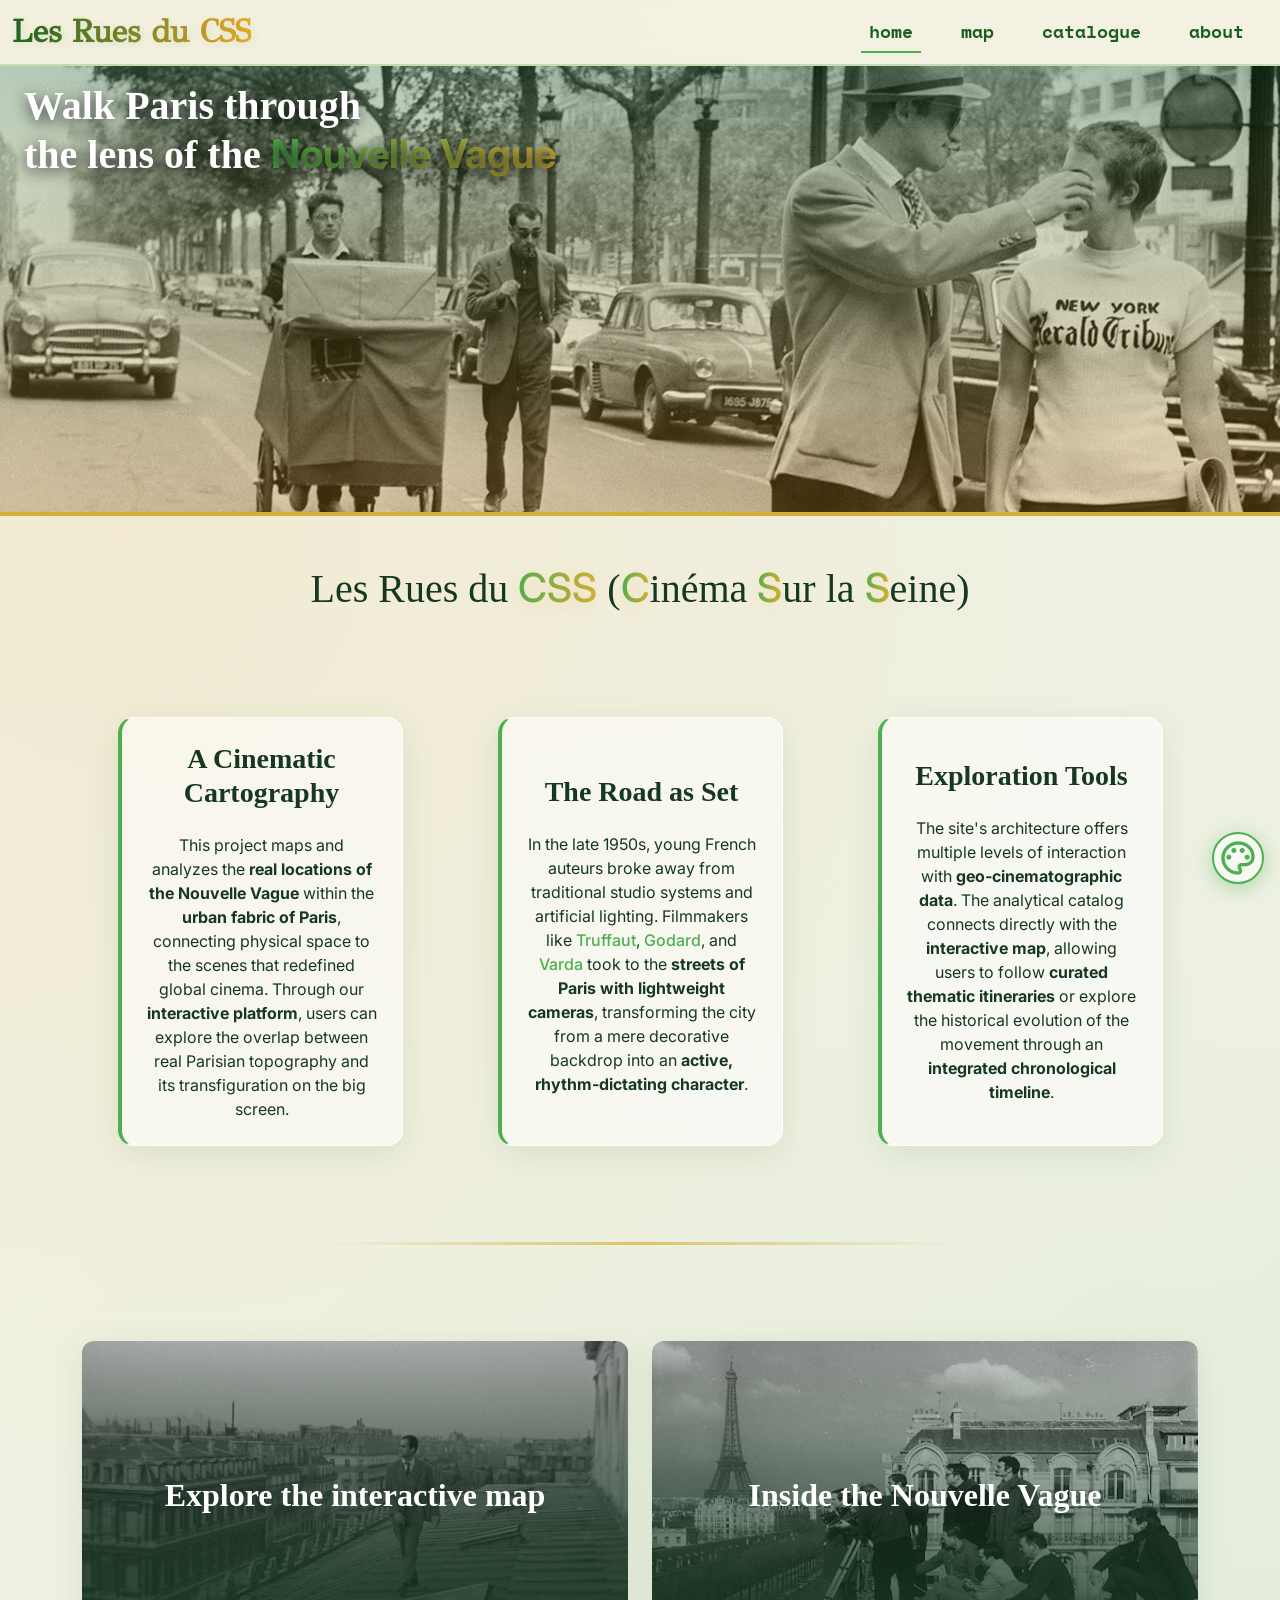
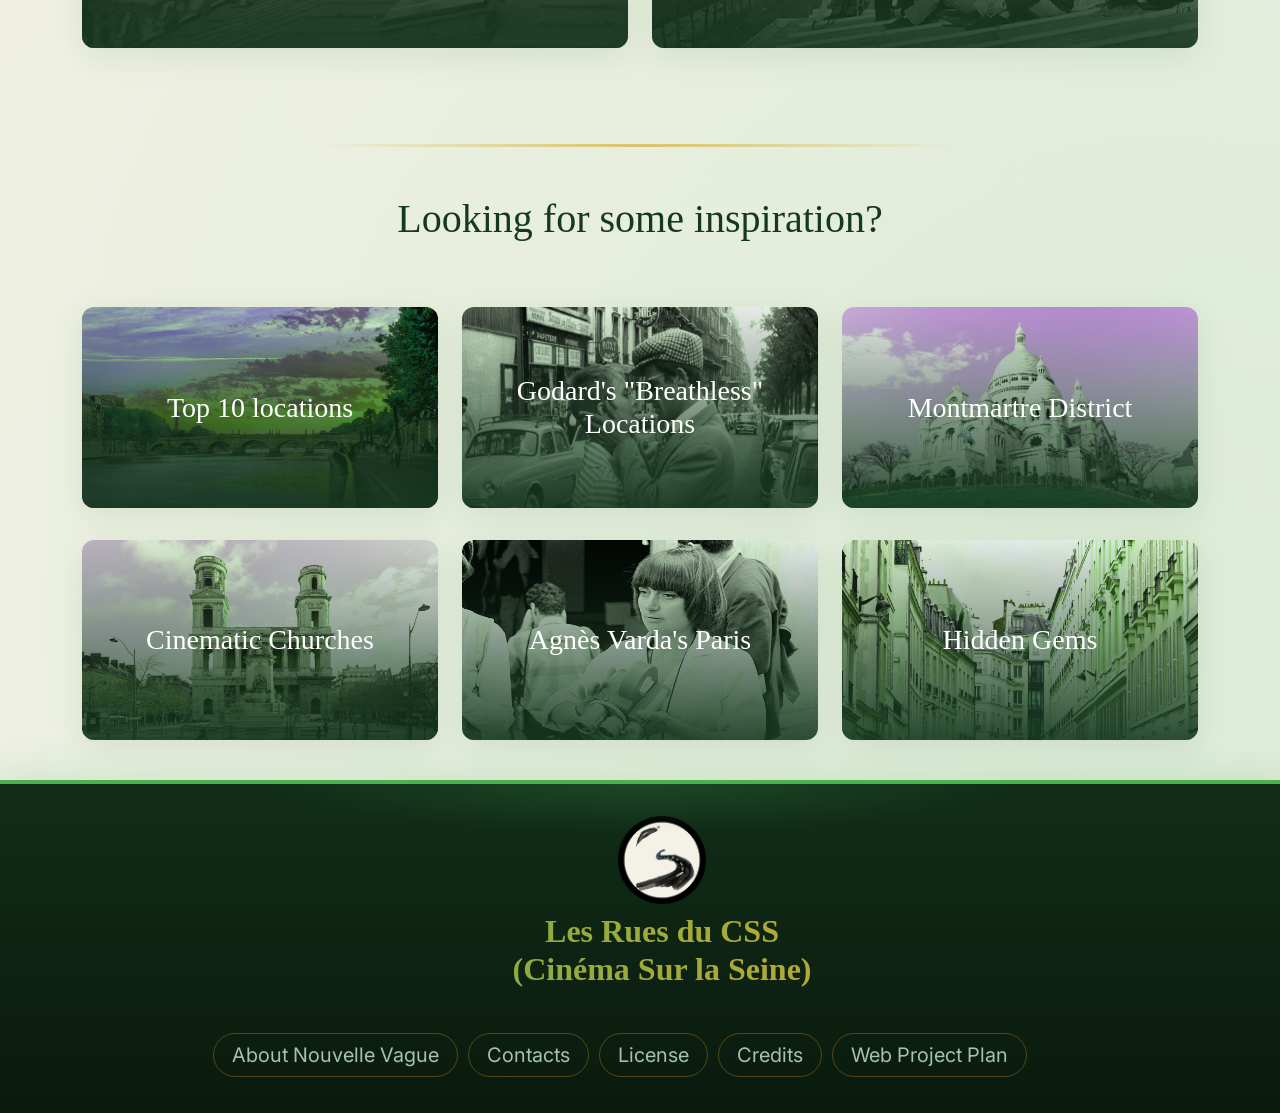
==== commit 8303b98e: "modifiche varie a un po' di cose" ====
--- a/index.html
+++ b/index.html
@@ -4,25 +4,19 @@
         <meta charset="utf-8">
         <meta name="viewport" content="width=device-width, initial-scale=1">
         <title>Index</title>
-        <link rel="icon" type="image/x-icon" href="images/S.png">
         <link rel="icon" type="image/x-icon" href="img/S.svg">
         
-        <!--Per i google fonts-->
         <link rel="preconnect" href="https://fonts.googleapis.com">
         <link rel="preconnect" href="https://fonts.gstatic.com" crossorigin>
         <link rel="stylesheet" href="https://fonts.googleapis.com/css2?family=Material+Symbols+Outlined">
         <link href="https://fonts.googleapis.com/css2?family=Anton&family=GFS+Didot&family=Inter:ital,opsz,wght@0,14..32,100..900;1,14..32,100..900&family=Montserrat:ital,wght@0,100..900;1,100..900&family=Pinyon+Script&family=Playfair:ital,opsz,wght@0,5..1200,300..900;1,5..1200,300..900&family=Space+Mono:ital,wght@0,400;0,700;1,400;1,700&family=VT323&display=swap" rel="stylesheet">
-        <!--Per le bootstrap icons-->
         <link rel="stylesheet" href="https://cdn.jsdelivr.net/npm/bootstrap-icons@1.11.3/font/bootstrap-icons.min.css">
 
-        <!--Link bootstrap-->
         <link href="https://cdn.jsdelivr.net/npm/bootstrap@5.3.8/dist/css/bootstrap.min.css" rel="stylesheet" integrity="sha384-sRIl4kxILFvY47J16cr9ZwB07vP4J8+LH7qKQnuqkuIAvNWLzeN8tE5YBujZqJLB" crossorigin="anonymous">
         
-        <!--Script bootstrap-->
         <script src="script/scripts.js" defer></script>
         <script src="https://cdn.jsdelivr.net/npm/bootstrap@5.3.8/dist/js/bootstrap.bundle.min.js" integrity="sha384-FKyoEForCGlyvwx9Hj09JcYn3nv7wiPVlz7YYwJrWVcXK/BmnVDxM+D2scQbITxI" crossorigin="anonymous"></script>
         
-       <!--nostro css--> 
         <link id="stylesheet_file" rel="stylesheet"  href="styles/solarpunk_theme.css">
 
     </head>
@@ -43,21 +37,6 @@
                 <span class="material-symbols-outlined p-1 d-block btn-tema" data-file="styles/rococo_theme.css" title="Rococò">spa</span>
                 <span class="material-symbols-outlined p-1 d-block btn-chiudi" title="Close themes palette">palette</span>
             </div>
-        </div><div class="theme">
-            <div class="closeTheme">
-                <div class="blur-background"></div>
-                <span class="material-symbols-outlined p-1" title="Open themes palette">palette</span>
-            </div>
-            <div class="openTheme">
-                <div class="blur-background"></div>
-                <span class="material-symbols-outlined p-1 d-block btn-tema" data-file="styles/mechanicum_theme.css" title="Mechanicum">settings</span>
-                <span class="material-symbols-outlined p-1 d-block btn-tema" data-file="styles/solarpunk_theme.css" title="Solarpunk">clear_day</span>
-                <span class="material-symbols-outlined p-1 d-block btn-tema" data-file="styles/nouvelle_vague_theme.css" title="Nouvelle Vague">videocam</span>
-                <span class="material-symbols-outlined p-1 d-block btn-tema" data-file="styles/eighties_theme.css" title="80s">monitor</span>
-                <span class="material-symbols-outlined p-1 d-block btn-tema" data-file="styles/futurism_theme.css" title="Futurism">flash_on</span>
-                <span class="material-symbols-outlined p-1 d-block btn-tema" data-file="styles/rococo_theme.css" title="Rococò">spa</span>
-                <span class="material-symbols-outlined p-1 d-block btn-chiudi" title="Close themes palette">palette</span>
-            </div>
         </div>
 
         <nav class="navbar navbar-expand-lg">
@@ -95,8 +74,6 @@
 
         </header>
 
-        <!--Presentazione sito sotto hero image-->
-
         <section class="presentation">
             <div class="container-fluid mt-2 mt-lg-5">
                 <div class="row">
@@ -130,8 +107,6 @@
         </section>
 
         <hr class="my-5 w-50 ms-auto me-auto">
-
-        <!--Due card centrali-->
 
         <div class="container pt-5">
             <div class="row align-items-center justify-content-center">
@@ -155,7 +130,6 @@
         </div>
 
         <hr class="my-5 w-50 ms-auto me-auto">
-        <!--le card di ispirazione-->
         <section class="mt-5">
             <div class="container text-center my-4">
                 <h1>Looking for some inspiration?</h1>
